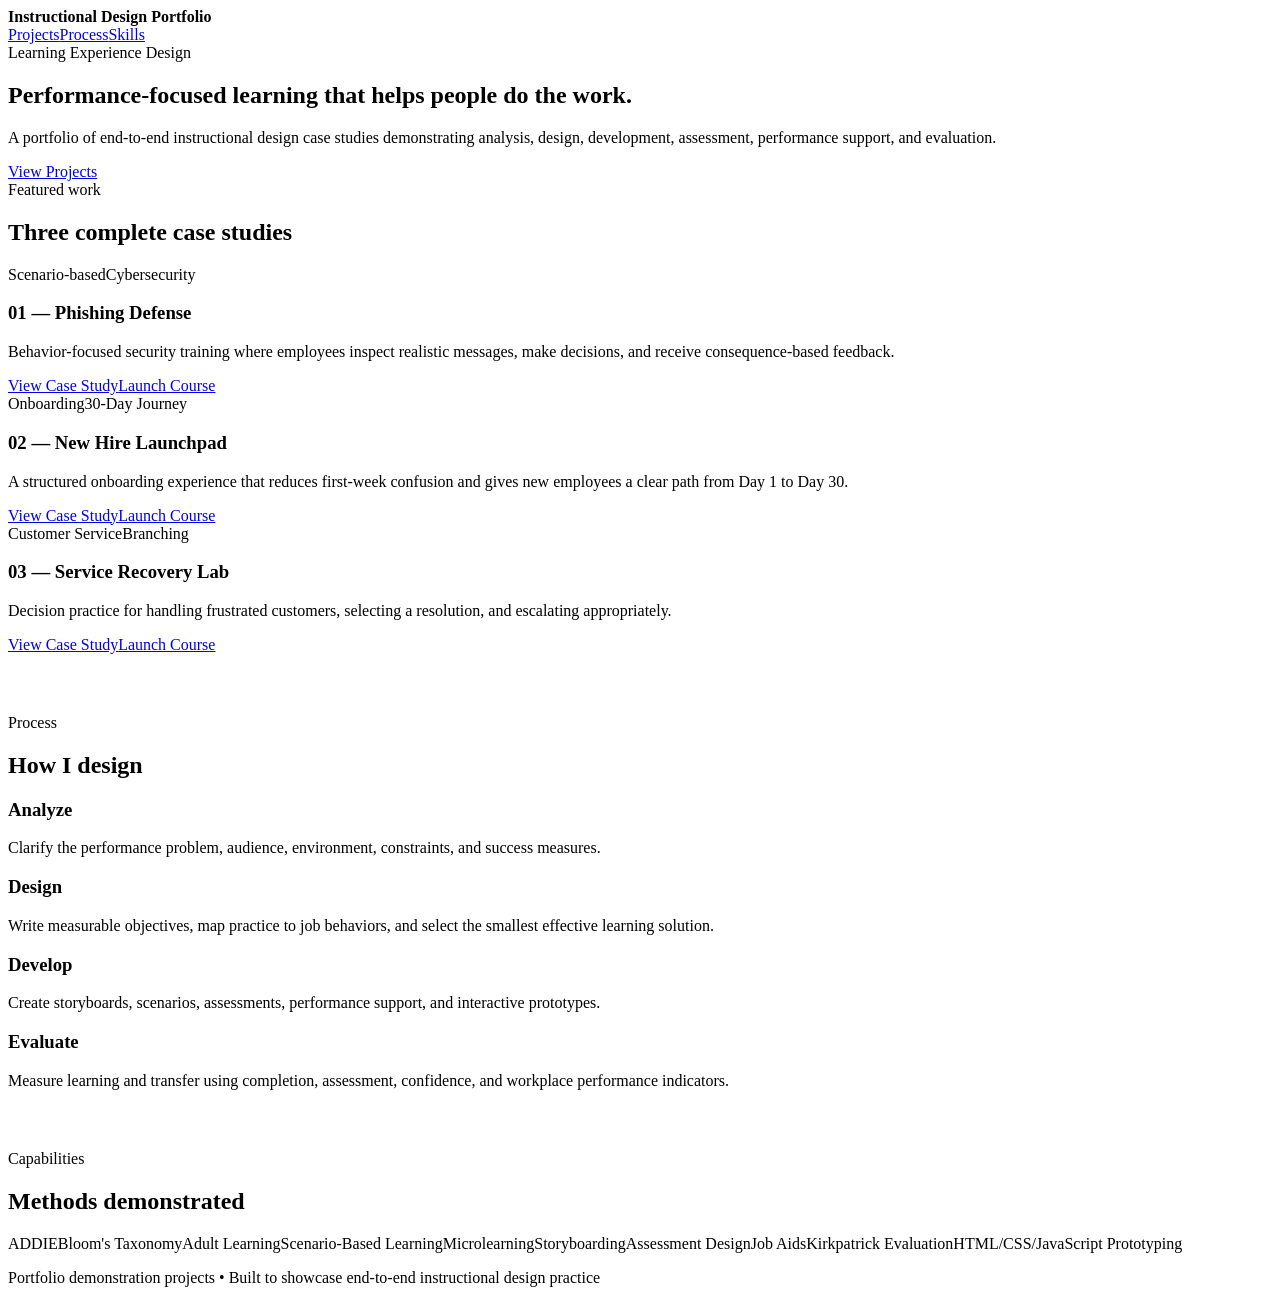
==== index.html @ 7420ada7 "Add files via upload" ====
<!doctype html><html><head><meta charset="utf-8"><meta name="viewport" content="width=device-width,initial-scale=1">
<title>Instructional Design Portfolio</title><link rel="stylesheet" href="assets/style.css"></head>
<body>
<header><nav><strong>Instructional Design Portfolio</strong><div class="links"><a href="#projects">Projects</a><a href="#process">Process</a><a href="#skills">Skills</a></div></nav></header>
<main class="wrap">
<section class="hero">
<div class="eyebrow">Learning Experience Design</div>
<h1>Performance-focused learning that helps people do the work.</h1>
<p class="lead">A portfolio of end-to-end instructional design case studies demonstrating analysis, design, development, assessment, performance support, and evaluation.</p>
<a class="btn" href="#projects">View Projects</a>
</section>

<section id="projects"><div class="eyebrow">Featured work</div><h2>Three complete case studies</h2>
<div class="grid">
<div class="card"><span class="tag">Scenario-based</span><span class="tag">Cybersecurity</span>
<h3>01 — Phishing Defense</h3><p>Behavior-focused security training where employees inspect realistic messages, make decisions, and receive consequence-based feedback.</p>
<a class="btn" href="01-cybersecurity/index.html">View Case Study</a><a class="btn secondary" href="01-cybersecurity/course.html">Launch Course</a></div>
<div class="card"><span class="tag">Onboarding</span><span class="tag">30-Day Journey</span>
<h3>02 — New Hire Launchpad</h3><p>A structured onboarding experience that reduces first-week confusion and gives new employees a clear path from Day 1 to Day 30.</p>
<a class="btn" href="02-onboarding/index.html">View Case Study</a><a class="btn secondary" href="02-onboarding/course.html">Launch Course</a></div>
<div class="card"><span class="tag">Customer Service</span><span class="tag">Branching</span>
<h3>03 — Service Recovery Lab</h3><p>Decision practice for handling frustrated customers, selecting a resolution, and escalating appropriately.</p>
<a class="btn" href="03-customer-service/index.html">View Case Study</a><a class="btn secondary" href="03-customer-service/course.html">Launch Course</a></div>
</div></section>

<section id="process" style="margin-top:60px"><div class="eyebrow">Process</div><h2>How I design</h2>
<div class="grid"><div class="card"><h3>Analyze</h3><p>Clarify the performance problem, audience, environment, constraints, and success measures.</p></div>
<div class="card"><h3>Design</h3><p>Write measurable objectives, map practice to job behaviors, and select the smallest effective learning solution.</p></div>
<div class="card"><h3>Develop</h3><p>Create storyboards, scenarios, assessments, performance support, and interactive prototypes.</p></div>
<div class="card"><h3>Evaluate</h3><p>Measure learning and transfer using completion, assessment, confidence, and workplace performance indicators.</p></div></div></section>

<section id="skills" style="margin-top:60px"><div class="eyebrow">Capabilities</div><h2>Methods demonstrated</h2>
<p><span class="tag">ADDIE</span><span class="tag">Bloom's Taxonomy</span><span class="tag">Adult Learning</span><span class="tag">Scenario-Based Learning</span><span class="tag">Microlearning</span><span class="tag">Storyboarding</span><span class="tag">Assessment Design</span><span class="tag">Job Aids</span><span class="tag">Kirkpatrick Evaluation</span><span class="tag">HTML/CSS/JavaScript Prototyping</span></p></section>
</main><footer>Portfolio demonstration projects • Built to showcase end-to-end instructional design practice</footer></body></html>
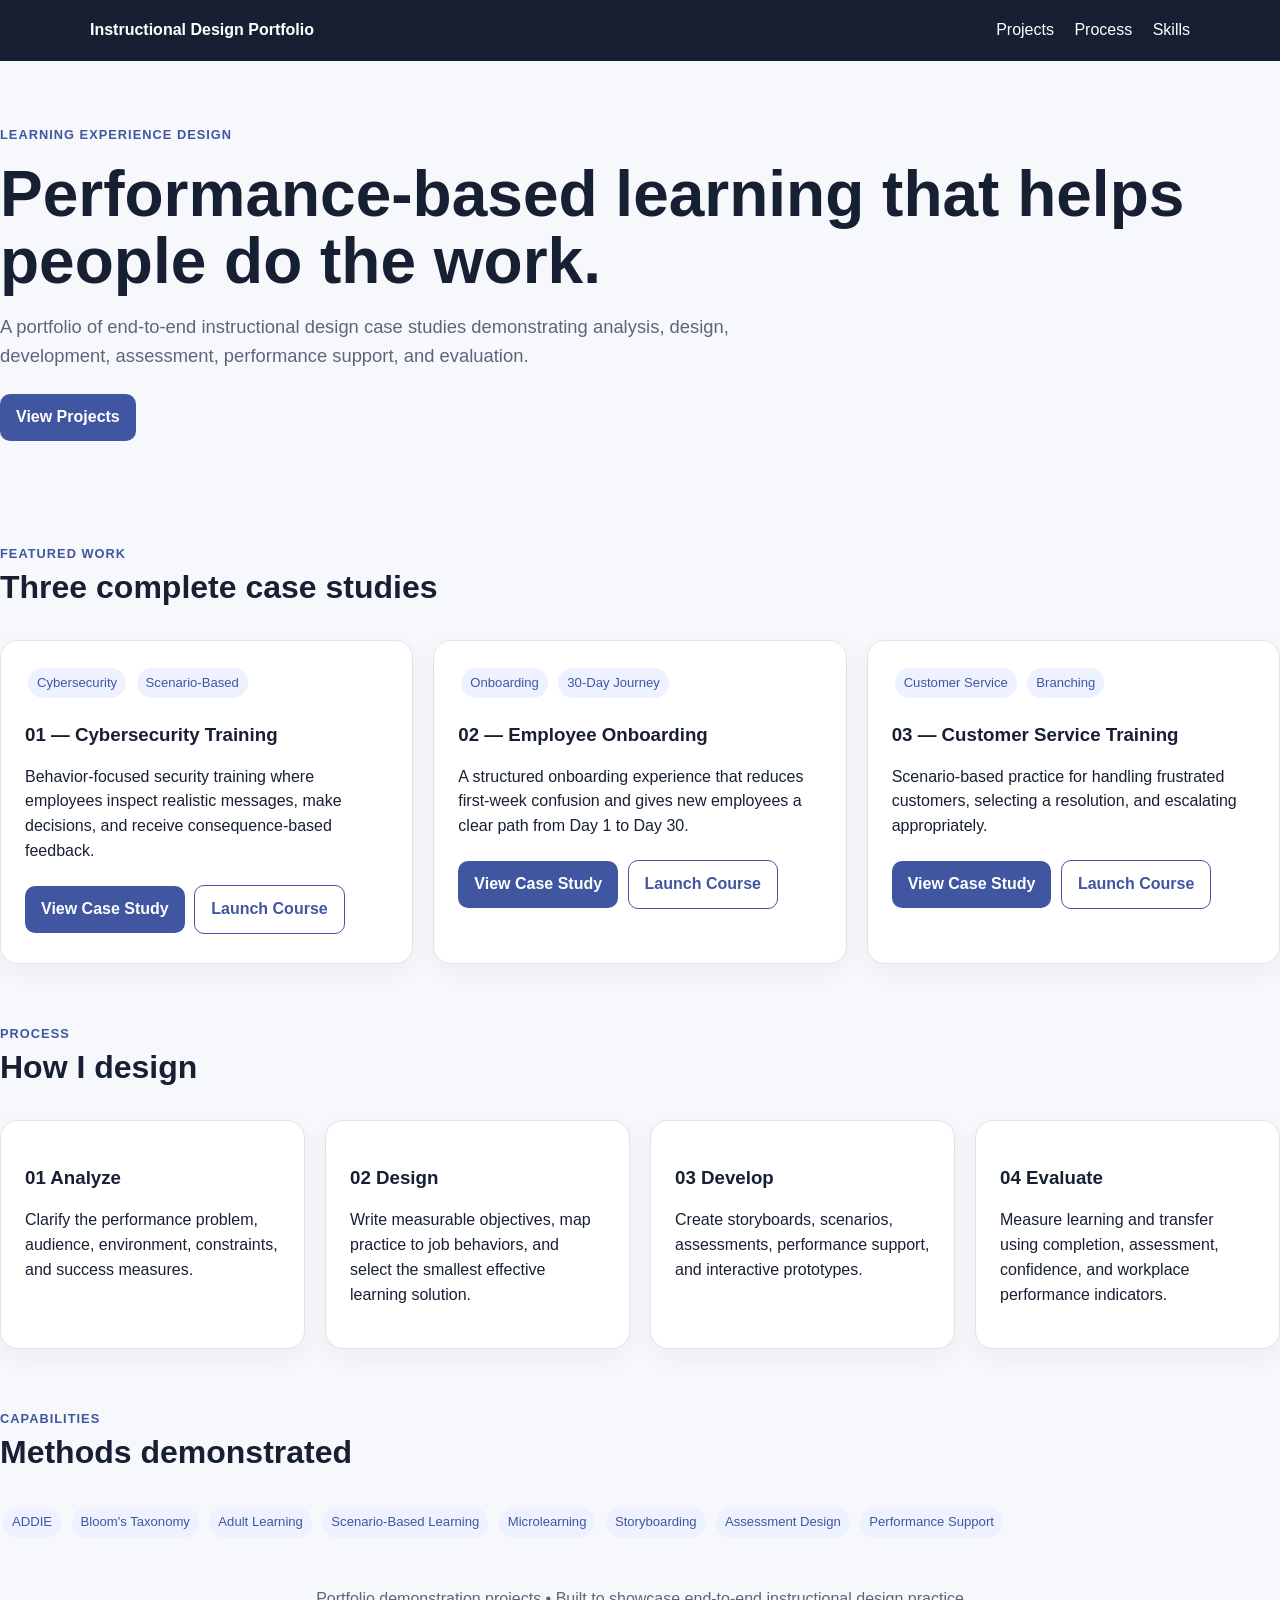
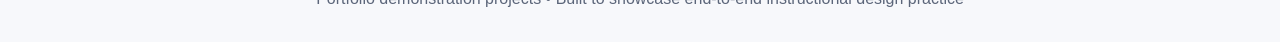
==== commit 06fda507: "Update index.html" ====
--- a/index.html
+++ b/index.html
@@ -1,34 +1,130 @@
-<!doctype html><html><head><meta charset="utf-8"><meta name="viewport" content="width=device-width,initial-scale=1">
-<title>Instructional Design Portfolio</title><link rel="stylesheet" href="assets/style.css"></head>
+<!doctype html>
+<html>
+<head>
+  <meta charset="utf-8">
+  <meta name="viewport" content="width=device-width, initial-scale=1">
+  <title>Instructional Design Portfolio</title>
+  <link rel="stylesheet" href="assets/style.css">
+</head>
+
 <body>
-<header><nav><strong>Instructional Design Portfolio</strong><div class="links"><a href="#projects">Projects</a><a href="#process">Process</a><a href="#skills">Skills</a></div></nav></header>
-<main class="wrap">
+
+<header>
+  <nav>
+    <strong>Instructional Design Portfolio</strong>
+    <div class="links">
+      <a href="#projects">Projects</a>
+      <a href="#process">Process</a>
+      <a href="#skills">Skills</a>
+    </div>
+  </nav>
+</header>
+
+<main>
+
 <section class="hero">
-<div class="eyebrow">Learning Experience Design</div>
-<h1>Performance-focused learning that helps people do the work.</h1>
-<p class="lead">A portfolio of end-to-end instructional design case studies demonstrating analysis, design, development, assessment, performance support, and evaluation.</p>
-<a class="btn" href="#projects">View Projects</a>
+  <div class="eyebrow">Learning Experience Design</div>
+  <h1>Performance-based learning that helps people do the work.</h1>
+  <p class="lead">
+    A portfolio of end-to-end instructional design case studies demonstrating
+    analysis, design, development, assessment, performance support, and evaluation.
+  </p>
+  <a class="btn" href="#projects">View Projects</a>
 </section>
 
-<section id="projects"><div class="eyebrow">Featured work</div><h2>Three complete case studies</h2>
-<div class="grid">
-<div class="card"><span class="tag">Scenario-based</span><span class="tag">Cybersecurity</span>
-<h3>01 — Phishing Defense</h3><p>Behavior-focused security training where employees inspect realistic messages, make decisions, and receive consequence-based feedback.</p>
-<a class="btn" href="01-cybersecurity/index.html">View Case Study</a><a class="btn secondary" href="01-cybersecurity/course.html">Launch Course</a></div>
-<div class="card"><span class="tag">Onboarding</span><span class="tag">30-Day Journey</span>
-<h3>02 — New Hire Launchpad</h3><p>A structured onboarding experience that reduces first-week confusion and gives new employees a clear path from Day 1 to Day 30.</p>
-<a class="btn" href="02-onboarding/index.html">View Case Study</a><a class="btn secondary" href="02-onboarding/course.html">Launch Course</a></div>
-<div class="card"><span class="tag">Customer Service</span><span class="tag">Branching</span>
-<h3>03 — Service Recovery Lab</h3><p>Decision practice for handling frustrated customers, selecting a resolution, and escalating appropriately.</p>
-<a class="btn" href="03-customer-service/index.html">View Case Study</a><a class="btn secondary" href="03-customer-service/course.html">Launch Course</a></div>
-</div></section>
+<section id="projects" style="margin-top:60px">
+  <div class="eyebrow">Featured Work</div>
+  <h2>Three complete case studies</h2>
 
-<section id="process" style="margin-top:60px"><div class="eyebrow">Process</div><h2>How I design</h2>
-<div class="grid"><div class="card"><h3>Analyze</h3><p>Clarify the performance problem, audience, environment, constraints, and success measures.</p></div>
-<div class="card"><h3>Design</h3><p>Write measurable objectives, map practice to job behaviors, and select the smallest effective learning solution.</p></div>
-<div class="card"><h3>Develop</h3><p>Create storyboards, scenarios, assessments, performance support, and interactive prototypes.</p></div>
-<div class="card"><h3>Evaluate</h3><p>Measure learning and transfer using completion, assessment, confidence, and workplace performance indicators.</p></div></div></section>
+  <div class="grid">
 
-<section id="skills" style="margin-top:60px"><div class="eyebrow">Capabilities</div><h2>Methods demonstrated</h2>
-<p><span class="tag">ADDIE</span><span class="tag">Bloom's Taxonomy</span><span class="tag">Adult Learning</span><span class="tag">Scenario-Based Learning</span><span class="tag">Microlearning</span><span class="tag">Storyboarding</span><span class="tag">Assessment Design</span><span class="tag">Job Aids</span><span class="tag">Kirkpatrick Evaluation</span><span class="tag">HTML/CSS/JavaScript Prototyping</span></p></section>
-</main><footer>Portfolio demonstration projects • Built to showcase end-to-end instructional design practice</footer></body></html>+    <div class="card">
+      <span class="tag">Cybersecurity</span>
+      <span class="tag">Scenario-Based</span>
+      <h3>01 — Cybersecurity Training</h3>
+      <p>
+        Behavior-focused security training where employees inspect realistic
+        messages, make decisions, and receive consequence-based feedback.
+      </p>
+      <a class="btn" href="01-cybersecurity/index.html">View Case Study</a>
+      <a class="btn secondary" href="01-cybersecurity/course.html">Launch Course</a>
+    </div>
+
+    <div class="card">
+      <span class="tag">Onboarding</span>
+      <span class="tag">30-Day Journey</span>
+      <h3>02 — Employee Onboarding</h3>
+      <p>
+        A structured onboarding experience that reduces first-week confusion
+        and gives new employees a clear path from Day 1 to Day 30.
+      </p>
+      <a class="btn" href="02-onboarding/index.html">View Case Study</a>
+      <a class="btn secondary" href="02-onboarding/course.html">Launch Course</a>
+    </div>
+
+    <div class="card">
+      <span class="tag">Customer Service</span>
+      <span class="tag">Branching</span>
+      <h3>03 — Customer Service Training</h3>
+      <p>
+        Scenario-based practice for handling frustrated customers, selecting
+        a resolution, and escalating appropriately.
+      </p>
+      <a class="btn" href="03-customer-service/index.html">View Case Study</a>
+      <a class="btn secondary" href="03-customer-service/course.html">Launch Course</a>
+    </div>
+
+  </div>
+</section>
+
+<section id="process" style="margin-top:60px">
+  <div class="eyebrow">Process</div>
+  <h2>How I design</h2>
+
+  <div class="grid">
+    <div class="card">
+      <h3>01 Analyze</h3>
+      <p>Clarify the performance problem, audience, environment, constraints, and success measures.</p>
+    </div>
+
+    <div class="card">
+      <h3>02 Design</h3>
+      <p>Write measurable objectives, map practice to job behaviors, and select the smallest effective learning solution.</p>
+    </div>
+
+    <div class="card">
+      <h3>03 Develop</h3>
+      <p>Create storyboards, scenarios, assessments, performance support, and interactive prototypes.</p>
+    </div>
+
+    <div class="card">
+      <h3>04 Evaluate</h3>
+      <p>Measure learning and transfer using completion, assessment, confidence, and workplace performance indicators.</p>
+    </div>
+  </div>
+</section>
+
+<section id="skills" style="margin-top:60px">
+  <div class="eyebrow">Capabilities</div>
+  <h2>Methods demonstrated</h2>
+
+  <p>
+    <span class="tag">ADDIE</span>
+    <span class="tag">Bloom's Taxonomy</span>
+    <span class="tag">Adult Learning</span>
+    <span class="tag">Scenario-Based Learning</span>
+    <span class="tag">Microlearning</span>
+    <span class="tag">Storyboarding</span>
+    <span class="tag">Assessment Design</span>
+    <span class="tag">Performance Support</span>
+  </p>
+</section>
+
+</main>
+
+<footer>
+  Portfolio demonstration projects • Built to showcase end-to-end instructional design practice
+</footer>
+
+</body>
+</html>
--- a/assets/style.css
+++ b/assets/style.css
@@ -0,0 +1,38 @@
+
+:root{
+  --bg:#f7f8fb; --ink:#172033; --muted:#5c667a; --card:#ffffff;
+  --line:#dfe4ec; --accent:#4056a1; --accent2:#eef1ff; --good:#176b4d;
+}
+*{box-sizing:border-box}
+body{margin:0;font-family:Inter,Arial,sans-serif;background:var(--bg);color:var(--ink);line-height:1.55}
+header{background:#172033;color:white;padding:18px 24px;position:sticky;top:0;z-index:10}
+nav{max-width:1100px;margin:auto;display:flex;align-items:center;justify-content:space-between;gap:16px}
+nav a{color:white;text-decoration:none;margin-left:16px}
+.wrap{max-width:1100px;margin:auto;padding:48px 24px}
+.hero{padding:64px 0 38px}
+.eyebrow{font-weight:700;color:var(--accent);text-transform:uppercase;letter-spacing:.08em;font-size:.8rem}
+h1{font-size:clamp(2.2rem,5vw,4rem);line-height:1.05;margin:.25em 0}
+h2{font-size:2rem;margin-top:0}
+h3{margin-bottom:.35rem}
+.lead{font-size:1.15rem;color:var(--muted);max-width:760px}
+.grid{display:grid;grid-template-columns:repeat(auto-fit,minmax(260px,1fr));gap:20px}
+.card{background:var(--card);border:1px solid var(--line);border-radius:18px;padding:24px;box-shadow:0 8px 24px rgba(23,32,51,.05)}
+.tag{display:inline-block;background:var(--accent2);color:var(--accent);padding:5px 9px;border-radius:999px;margin:3px;font-size:.82rem}
+.btn{display:inline-block;border:0;border-radius:10px;padding:11px 16px;background:var(--accent);color:white;text-decoration:none;cursor:pointer;font-weight:700;margin:5px 5px 5px 0}
+.btn.secondary{background:white;color:var(--accent);border:1px solid var(--accent)}
+.course{max-width:900px;margin:30px auto}
+.progress{height:8px;background:#e5e8ef;border-radius:999px;overflow:hidden;margin:18px 0}
+.progress span{display:block;height:100%;background:var(--accent);width:0}
+.option{display:block;width:100%;text-align:left;background:white;border:1px solid var(--line);border-radius:10px;padding:13px;margin:9px 0;cursor:pointer}
+.option:hover{border-color:var(--accent)}
+.feedback{padding:13px;border-radius:10px;margin-top:12px;display:none}
+.feedback.good{display:block;background:#eaf7f1;color:#15583f}
+.feedback.bad{display:block;background:#fff1f1;color:#8a2d2d}
+.kpi{font-size:2rem;font-weight:800;color:var(--accent)}
+table{width:100%;border-collapse:collapse;background:white}
+th,td{border:1px solid var(--line);padding:10px;text-align:left;vertical-align:top}
+th{background:#f0f3f8}
+footer{padding:30px 24px;text-align:center;color:var(--muted)}
+.hidden{display:none}
+.callout{border-left:4px solid var(--accent);padding:14px 18px;background:#f1f3ff;border-radius:8px;margin:18px 0}
+@media(max-width:700px){nav .links{display:none}.wrap{padding:32px 18px}}
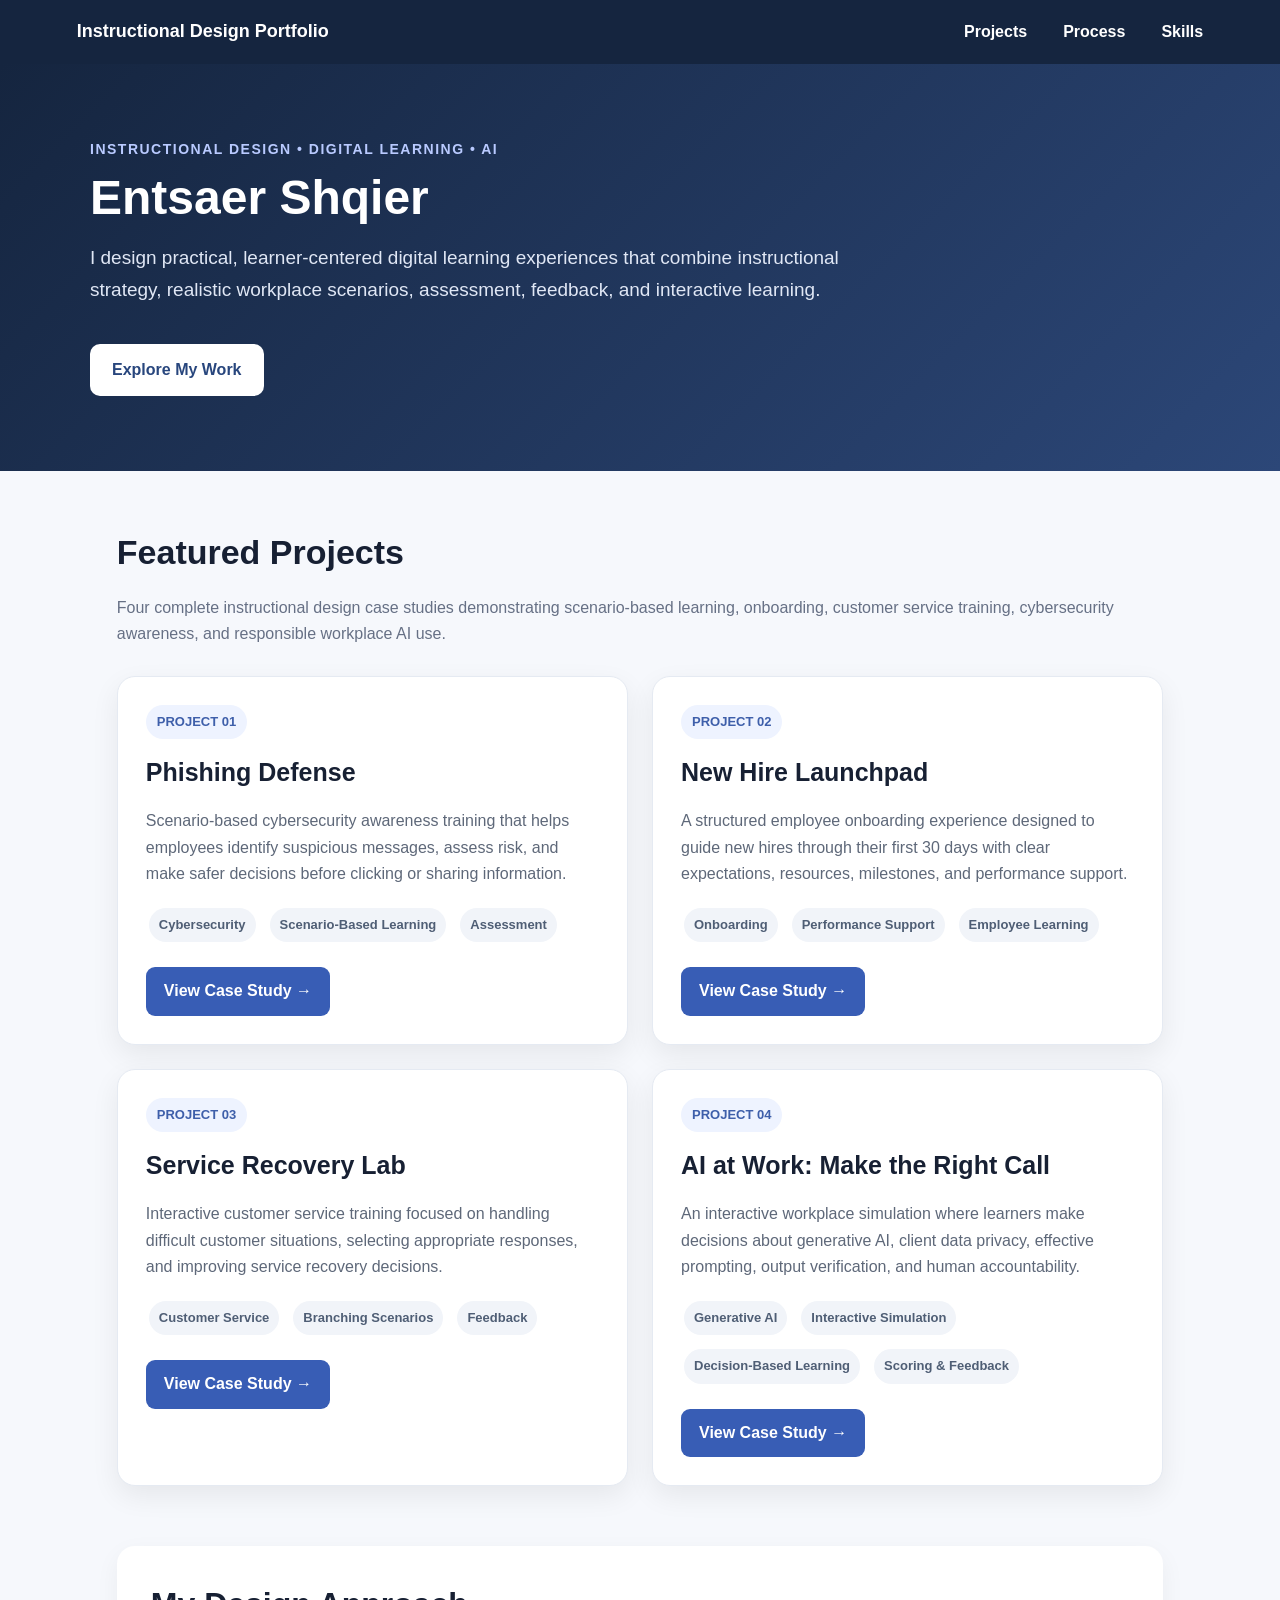
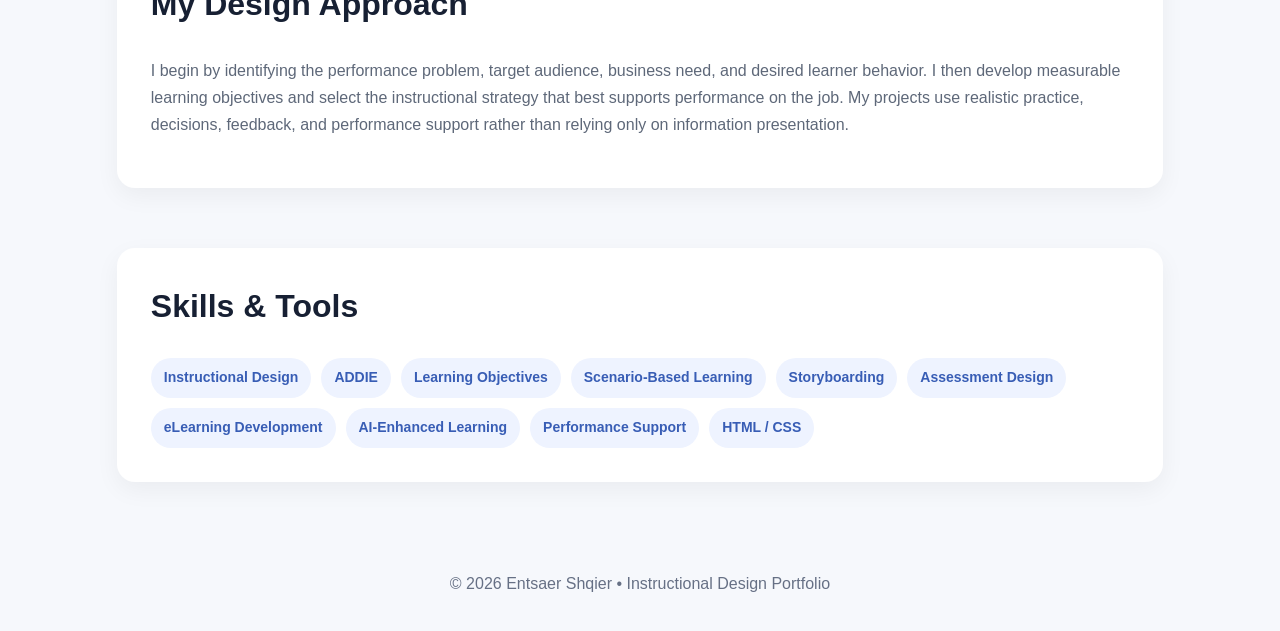
==== commit cf904c26: "Update index.html" ====
--- a/index.html
+++ b/index.html
@@ -1,10 +1,231 @@
-<!doctype html>
-<html>
+<!DOCTYPE html>
+<html lang="en">
 <head>
-  <meta charset="utf-8">
-  <meta name="viewport" content="width=device-width, initial-scale=1">
-  <title>Instructional Design Portfolio</title>
+  <meta charset="UTF-8">
+  <meta name="viewport" content="width=device-width, initial-scale=1.0">
+
+  <title>Entsaer Shqier | Instructional Design Portfolio</title>
+
   <link rel="stylesheet" href="assets/style.css">
+
+  <style>
+    * {
+      box-sizing: border-box;
+    }
+
+    body {
+      margin: 0;
+      font-family: Arial, Helvetica, sans-serif;
+      background: #f6f8fc;
+      color: #172033;
+    }
+
+    header {
+      background: #15253f;
+      color: white;
+      padding: 18px 6%;
+    }
+
+    nav {
+      max-width: 1200px;
+      margin: auto;
+      display: flex;
+      justify-content: space-between;
+      align-items: center;
+      gap: 20px;
+    }
+
+    nav strong {
+      font-size: 18px;
+    }
+
+    nav div {
+      display: flex;
+      gap: 20px;
+    }
+
+    nav a {
+      color: white;
+      text-decoration: none;
+      font-weight: 600;
+    }
+
+    .hero {
+      background: linear-gradient(135deg, #15253f, #2c4778);
+      color: white;
+      padding: 75px 6%;
+    }
+
+    .hero-inner {
+      max-width: 1100px;
+      margin: auto;
+    }
+
+    .eyebrow {
+      font-size: 14px;
+      font-weight: bold;
+      letter-spacing: 1.5px;
+      color: #b9caff;
+    }
+
+    h1 {
+      font-size: 48px;
+      margin: 12px 0;
+    }
+
+    .hero p {
+      max-width: 760px;
+      font-size: 19px;
+      line-height: 1.7;
+      color: #e0e7f5;
+    }
+
+    .hero-button {
+      display: inline-block;
+      margin-top: 18px;
+      background: white;
+      color: #28467d;
+      padding: 14px 22px;
+      border-radius: 10px;
+      text-decoration: none;
+      font-weight: bold;
+    }
+
+    main {
+      max-width: 1200px;
+      margin: auto;
+      padding: 55px 6%;
+    }
+
+    .section-title {
+      margin-bottom: 30px;
+    }
+
+    .section-title h2 {
+      font-size: 34px;
+      margin-bottom: 8px;
+    }
+
+    .section-title p {
+      color: #667085;
+      line-height: 1.6;
+    }
+
+    .projects {
+      display: grid;
+      grid-template-columns: repeat(2, 1fr);
+      gap: 24px;
+    }
+
+    .project-card {
+      background: white;
+      border-radius: 18px;
+      padding: 28px;
+      box-shadow: 0 10px 28px rgba(0,0,0,.07);
+      border: 1px solid #e5eaf2;
+    }
+
+    .project-number {
+      display: inline-block;
+      font-size: 13px;
+      font-weight: bold;
+      color: #3e5faa;
+      background: #eef3ff;
+      padding: 7px 11px;
+      border-radius: 20px;
+      margin-bottom: 14px;
+    }
+
+    .project-card h3 {
+      font-size: 25px;
+      margin: 0 0 10px;
+    }
+
+    .project-card p {
+      color: #5e6879;
+      line-height: 1.65;
+    }
+
+    .tags {
+      display: flex;
+      flex-wrap: wrap;
+      gap: 8px;
+      margin: 18px 0 22px;
+    }
+
+    .tag {
+      background: #f1f4f9;
+      color: #4f5e75;
+      border-radius: 20px;
+      padding: 7px 10px;
+      font-size: 13px;
+      font-weight: 600;
+    }
+
+    .project-link {
+      display: inline-block;
+      color: white;
+      background: #385db5;
+      padding: 12px 18px;
+      border-radius: 9px;
+      text-decoration: none;
+      font-weight: bold;
+    }
+
+    .about {
+      margin-top: 60px;
+      background: white;
+      border-radius: 18px;
+      padding: 34px;
+      box-shadow: 0 8px 24px rgba(0,0,0,.05);
+    }
+
+    .about p {
+      line-height: 1.7;
+      color: #5e6879;
+    }
+
+    .skills {
+      display: flex;
+      flex-wrap: wrap;
+      gap: 10px;
+      margin-top: 20px;
+    }
+
+    .skill {
+      background: #eef3ff;
+      color: #385db5;
+      padding: 9px 13px;
+      border-radius: 20px;
+      font-weight: bold;
+      font-size: 14px;
+    }
+
+    footer {
+      text-align: center;
+      padding: 35px;
+      color: #667085;
+    }
+
+    @media (max-width: 800px) {
+      h1 {
+        font-size: 36px;
+      }
+
+      .projects {
+        grid-template-columns: 1fr;
+      }
+
+      nav {
+        align-items: flex-start;
+        flex-direction: column;
+      }
+
+      nav div {
+        flex-wrap: wrap;
+      }
+    }
+  </style>
 </head>
 
 <body>
@@ -12,7 +233,8 @@
 <header>
   <nav>
     <strong>Instructional Design Portfolio</strong>
-    <div class="links">
+
+    <div>
       <a href="#projects">Projects</a>
       <a href="#process">Process</a>
       <a href="#skills">Skills</a>
@@ -20,110 +242,202 @@
   </nav>
 </header>
 
+
+<section class="hero">
+
+  <div class="hero-inner">
+
+    <div class="eyebrow">
+      INSTRUCTIONAL DESIGN • DIGITAL LEARNING • AI
+    </div>
+
+    <h1>Entsaer Shqier</h1>
+
+    <p>
+      I design practical, learner-centered digital learning experiences
+      that combine instructional strategy, realistic workplace scenarios,
+      assessment, feedback, and interactive learning.
+    </p>
+
+    <a class="hero-button" href="#projects">
+      Explore My Work
+    </a>
+
+  </div>
+
+</section>
+
+
 <main>
 
-<section class="hero">
-  <div class="eyebrow">Learning Experience Design</div>
-  <h1>Performance-based learning that helps people do the work.</h1>
-  <p class="lead">
-    A portfolio of end-to-end instructional design case studies demonstrating
-    analysis, design, development, assessment, performance support, and evaluation.
-  </p>
-  <a class="btn" href="#projects">View Projects</a>
-</section>
-
-<section id="projects" style="margin-top:60px">
-  <div class="eyebrow">Featured Work</div>
-  <h2>Three complete case studies</h2>
-
-  <div class="grid">
-
-    <div class="card">
-      <span class="tag">Cybersecurity</span>
-      <span class="tag">Scenario-Based</span>
-      <h3>01 — Cybersecurity Training</h3>
+  <section id="projects">
+
+    <div class="section-title">
+      <h2>Featured Projects</h2>
+
       <p>
-        Behavior-focused security training where employees inspect realistic
-        messages, make decisions, and receive consequence-based feedback.
+        Four complete instructional design case studies demonstrating
+        scenario-based learning, onboarding, customer service training,
+        cybersecurity awareness, and responsible workplace AI use.
       </p>
-      <a class="btn" href="01-cybersecurity/index.html">View Case Study</a>
-      <a class="btn secondary" href="01-cybersecurity/course.html">Launch Course</a>
     </div>
 
-    <div class="card">
-      <span class="tag">Onboarding</span>
-      <span class="tag">30-Day Journey</span>
-      <h3>02 — Employee Onboarding</h3>
-      <p>
-        A structured onboarding experience that reduces first-week confusion
-        and gives new employees a clear path from Day 1 to Day 30.
-      </p>
-      <a class="btn" href="02-onboarding/index.html">View Case Study</a>
-      <a class="btn secondary" href="02-onboarding/course.html">Launch Course</a>
+
+    <div class="projects">
+
+      <!-- PROJECT 1 -->
+
+      <article class="project-card">
+
+        <span class="project-number">PROJECT 01</span>
+
+        <h3>Phishing Defense</h3>
+
+        <p>
+          Scenario-based cybersecurity awareness training that helps
+          employees identify suspicious messages, assess risk, and make
+          safer decisions before clicking or sharing information.
+        </p>
+
+        <div class="tags">
+          <span class="tag">Cybersecurity</span>
+          <span class="tag">Scenario-Based Learning</span>
+          <span class="tag">Assessment</span>
+        </div>
+
+        <a class="project-link" href="01-cybersecurity/index.html">
+          View Case Study →
+        </a>
+
+      </article>
+
+
+      <!-- PROJECT 2 -->
+
+      <article class="project-card">
+
+        <span class="project-number">PROJECT 02</span>
+
+        <h3>New Hire Launchpad</h3>
+
+        <p>
+          A structured employee onboarding experience designed to guide
+          new hires through their first 30 days with clear expectations,
+          resources, milestones, and performance support.
+        </p>
+
+        <div class="tags">
+          <span class="tag">Onboarding</span>
+          <span class="tag">Performance Support</span>
+          <span class="tag">Employee Learning</span>
+        </div>
+
+        <a class="project-link" href="02-onboarding/index.html">
+          View Case Study →
+        </a>
+
+      </article>
+
+
+      <!-- PROJECT 3 -->
+
+      <article class="project-card">
+
+        <span class="project-number">PROJECT 03</span>
+
+        <h3>Service Recovery Lab</h3>
+
+        <p>
+          Interactive customer service training focused on handling
+          difficult customer situations, selecting appropriate responses,
+          and improving service recovery decisions.
+        </p>
+
+        <div class="tags">
+          <span class="tag">Customer Service</span>
+          <span class="tag">Branching Scenarios</span>
+          <span class="tag">Feedback</span>
+        </div>
+
+        <a class="project-link" href="03-customer-service/index.html">
+          View Case Study →
+        </a>
+
+      </article>
+
+
+      <!-- PROJECT 4 -->
+
+      <article class="project-card">
+
+        <span class="project-number">PROJECT 04</span>
+
+        <h3>AI at Work: Make the Right Call</h3>
+
+        <p>
+          An interactive workplace simulation where learners make
+          decisions about generative AI, client data privacy, effective
+          prompting, output verification, and human accountability.
+        </p>
+
+        <div class="tags">
+          <span class="tag">Generative AI</span>
+          <span class="tag">Interactive Simulation</span>
+          <span class="tag">Decision-Based Learning</span>
+          <span class="tag">Scoring & Feedback</span>
+        </div>
+
+        <a class="project-link" href="04-ai-workplace-simulation/index.html">
+          View Case Study →
+        </a>
+
+      </article>
+
     </div>
 
-    <div class="card">
-      <span class="tag">Customer Service</span>
-      <span class="tag">Branching</span>
-      <h3>03 — Customer Service Training</h3>
-      <p>
-        Scenario-based practice for handling frustrated customers, selecting
-        a resolution, and escalating appropriately.
-      </p>
-      <a class="btn" href="03-customer-service/index.html">View Case Study</a>
-      <a class="btn secondary" href="03-customer-service/course.html">Launch Course</a>
+  </section>
+
+
+  <section class="about" id="process">
+
+    <h2>My Design Approach</h2>
+
+    <p>
+      I begin by identifying the performance problem, target audience,
+      business need, and desired learner behavior. I then develop measurable
+      learning objectives and select the instructional strategy that best
+      supports performance on the job. My projects use realistic practice,
+      decisions, feedback, and performance support rather than relying only
+      on information presentation.
+    </p>
+
+  </section>
+
+
+  <section class="about" id="skills">
+
+    <h2>Skills & Tools</h2>
+
+    <div class="skills">
+      <span class="skill">Instructional Design</span>
+      <span class="skill">ADDIE</span>
+      <span class="skill">Learning Objectives</span>
+      <span class="skill">Scenario-Based Learning</span>
+      <span class="skill">Storyboarding</span>
+      <span class="skill">Assessment Design</span>
+      <span class="skill">eLearning Development</span>
+      <span class="skill">AI-Enhanced Learning</span>
+      <span class="skill">Performance Support</span>
+      <span class="skill">HTML / CSS</span>
     </div>
 
-  </div>
-</section>
-
-<section id="process" style="margin-top:60px">
-  <div class="eyebrow">Process</div>
-  <h2>How I design</h2>
-
-  <div class="grid">
-    <div class="card">
-      <h3>01 Analyze</h3>
-      <p>Clarify the performance problem, audience, environment, constraints, and success measures.</p>
-    </div>
-
-    <div class="card">
-      <h3>02 Design</h3>
-      <p>Write measurable objectives, map practice to job behaviors, and select the smallest effective learning solution.</p>
-    </div>
-
-    <div class="card">
-      <h3>03 Develop</h3>
-      <p>Create storyboards, scenarios, assessments, performance support, and interactive prototypes.</p>
-    </div>
-
-    <div class="card">
-      <h3>04 Evaluate</h3>
-      <p>Measure learning and transfer using completion, assessment, confidence, and workplace performance indicators.</p>
-    </div>
-  </div>
-</section>
-
-<section id="skills" style="margin-top:60px">
-  <div class="eyebrow">Capabilities</div>
-  <h2>Methods demonstrated</h2>
-
-  <p>
-    <span class="tag">ADDIE</span>
-    <span class="tag">Bloom's Taxonomy</span>
-    <span class="tag">Adult Learning</span>
-    <span class="tag">Scenario-Based Learning</span>
-    <span class="tag">Microlearning</span>
-    <span class="tag">Storyboarding</span>
-    <span class="tag">Assessment Design</span>
-    <span class="tag">Performance Support</span>
-  </p>
-</section>
+  </section>
 
 </main>
 
+
 <footer>
-  Portfolio demonstration projects • Built to showcase end-to-end instructional design practice
+  © 2026 Entsaer Shqier • Instructional Design Portfolio
 </footer>
 
 </body>
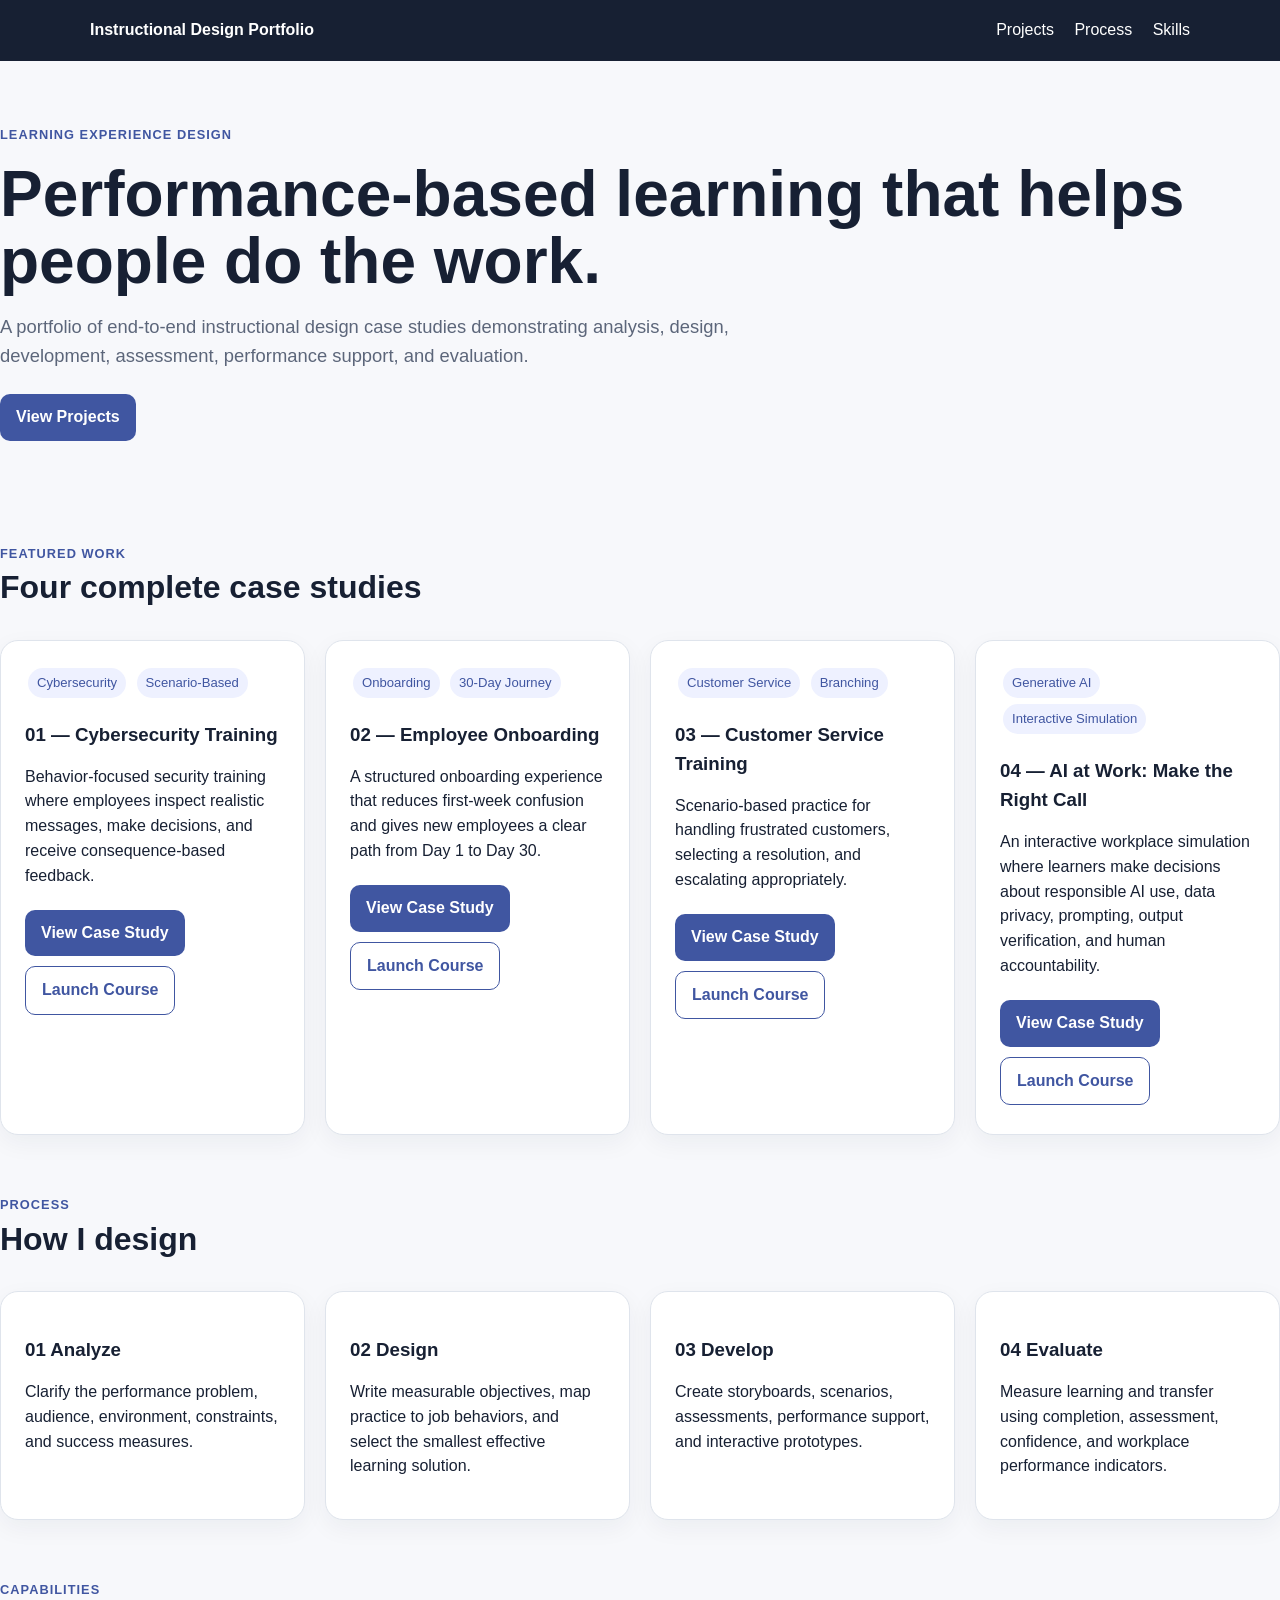
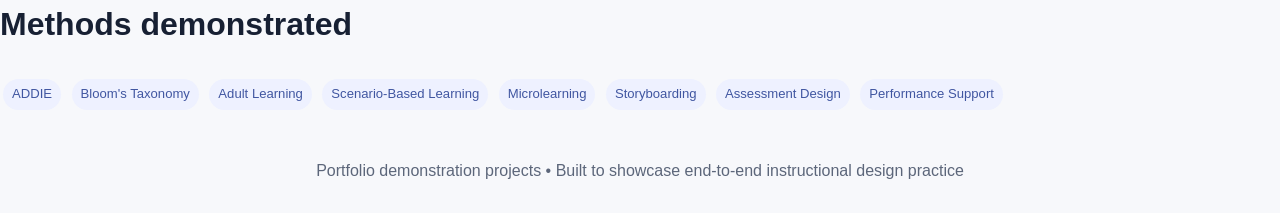
==== commit 180bfae3: "Update index.html" ====
--- a/index.html
+++ b/index.html
@@ -1,231 +1,10 @@
-<!DOCTYPE html>
-<html lang="en">
+<!doctype html>
+<html>
 <head>
-  <meta charset="UTF-8">
-  <meta name="viewport" content="width=device-width, initial-scale=1.0">
-
-  <title>Entsaer Shqier | Instructional Design Portfolio</title>
-
+  <meta charset="utf-8">
+  <meta name="viewport" content="width=device-width, initial-scale=1">
+  <title>Instructional Design Portfolio</title>
   <link rel="stylesheet" href="assets/style.css">
-
-  <style>
-    * {
-      box-sizing: border-box;
-    }
-
-    body {
-      margin: 0;
-      font-family: Arial, Helvetica, sans-serif;
-      background: #f6f8fc;
-      color: #172033;
-    }
-
-    header {
-      background: #15253f;
-      color: white;
-      padding: 18px 6%;
-    }
-
-    nav {
-      max-width: 1200px;
-      margin: auto;
-      display: flex;
-      justify-content: space-between;
-      align-items: center;
-      gap: 20px;
-    }
-
-    nav strong {
-      font-size: 18px;
-    }
-
-    nav div {
-      display: flex;
-      gap: 20px;
-    }
-
-    nav a {
-      color: white;
-      text-decoration: none;
-      font-weight: 600;
-    }
-
-    .hero {
-      background: linear-gradient(135deg, #15253f, #2c4778);
-      color: white;
-      padding: 75px 6%;
-    }
-
-    .hero-inner {
-      max-width: 1100px;
-      margin: auto;
-    }
-
-    .eyebrow {
-      font-size: 14px;
-      font-weight: bold;
-      letter-spacing: 1.5px;
-      color: #b9caff;
-    }
-
-    h1 {
-      font-size: 48px;
-      margin: 12px 0;
-    }
-
-    .hero p {
-      max-width: 760px;
-      font-size: 19px;
-      line-height: 1.7;
-      color: #e0e7f5;
-    }
-
-    .hero-button {
-      display: inline-block;
-      margin-top: 18px;
-      background: white;
-      color: #28467d;
-      padding: 14px 22px;
-      border-radius: 10px;
-      text-decoration: none;
-      font-weight: bold;
-    }
-
-    main {
-      max-width: 1200px;
-      margin: auto;
-      padding: 55px 6%;
-    }
-
-    .section-title {
-      margin-bottom: 30px;
-    }
-
-    .section-title h2 {
-      font-size: 34px;
-      margin-bottom: 8px;
-    }
-
-    .section-title p {
-      color: #667085;
-      line-height: 1.6;
-    }
-
-    .projects {
-      display: grid;
-      grid-template-columns: repeat(2, 1fr);
-      gap: 24px;
-    }
-
-    .project-card {
-      background: white;
-      border-radius: 18px;
-      padding: 28px;
-      box-shadow: 0 10px 28px rgba(0,0,0,.07);
-      border: 1px solid #e5eaf2;
-    }
-
-    .project-number {
-      display: inline-block;
-      font-size: 13px;
-      font-weight: bold;
-      color: #3e5faa;
-      background: #eef3ff;
-      padding: 7px 11px;
-      border-radius: 20px;
-      margin-bottom: 14px;
-    }
-
-    .project-card h3 {
-      font-size: 25px;
-      margin: 0 0 10px;
-    }
-
-    .project-card p {
-      color: #5e6879;
-      line-height: 1.65;
-    }
-
-    .tags {
-      display: flex;
-      flex-wrap: wrap;
-      gap: 8px;
-      margin: 18px 0 22px;
-    }
-
-    .tag {
-      background: #f1f4f9;
-      color: #4f5e75;
-      border-radius: 20px;
-      padding: 7px 10px;
-      font-size: 13px;
-      font-weight: 600;
-    }
-
-    .project-link {
-      display: inline-block;
-      color: white;
-      background: #385db5;
-      padding: 12px 18px;
-      border-radius: 9px;
-      text-decoration: none;
-      font-weight: bold;
-    }
-
-    .about {
-      margin-top: 60px;
-      background: white;
-      border-radius: 18px;
-      padding: 34px;
-      box-shadow: 0 8px 24px rgba(0,0,0,.05);
-    }
-
-    .about p {
-      line-height: 1.7;
-      color: #5e6879;
-    }
-
-    .skills {
-      display: flex;
-      flex-wrap: wrap;
-      gap: 10px;
-      margin-top: 20px;
-    }
-
-    .skill {
-      background: #eef3ff;
-      color: #385db5;
-      padding: 9px 13px;
-      border-radius: 20px;
-      font-weight: bold;
-      font-size: 14px;
-    }
-
-    footer {
-      text-align: center;
-      padding: 35px;
-      color: #667085;
-    }
-
-    @media (max-width: 800px) {
-      h1 {
-        font-size: 36px;
-      }
-
-      .projects {
-        grid-template-columns: 1fr;
-      }
-
-      nav {
-        align-items: flex-start;
-        flex-direction: column;
-      }
-
-      nav div {
-        flex-wrap: wrap;
-      }
-    }
-  </style>
 </head>
 
 <body>
@@ -233,8 +12,7 @@
 <header>
   <nav>
     <strong>Instructional Design Portfolio</strong>
-
-    <div>
+    <div class="links">
       <a href="#projects">Projects</a>
       <a href="#process">Process</a>
       <a href="#skills">Skills</a>
@@ -242,202 +20,123 @@
   </nav>
 </header>
 
+<main>
 
 <section class="hero">
+  <div class="eyebrow">Learning Experience Design</div>
+  <h1>Performance-based learning that helps people do the work.</h1>
+  <p class="lead">
+    A portfolio of end-to-end instructional design case studies demonstrating
+    analysis, design, development, assessment, performance support, and evaluation.
+  </p>
+  <a class="btn" href="#projects">View Projects</a>
+</section>
 
-  <div class="hero-inner">
+<section id="projects" style="margin-top:60px">
+  <div class="eyebrow">Featured Work</div>
+  <h2>Four complete case studies</h2>
 
-    <div class="eyebrow">
-      INSTRUCTIONAL DESIGN • DIGITAL LEARNING • AI
+  <div class="grid">
+
+    <div class="card">
+      <span class="tag">Cybersecurity</span>
+      <span class="tag">Scenario-Based</span>
+      <h3>01 — Cybersecurity Training</h3>
+      <p>
+        Behavior-focused security training where employees inspect realistic
+        messages, make decisions, and receive consequence-based feedback.
+      </p>
+      <a class="btn" href="01-cybersecurity/index.html">View Case Study</a>
+      <a class="btn secondary" href="01-cybersecurity/course.html">Launch Course</a>
     </div>
 
-    <h1>Entsaer Shqier</h1>
+    <div class="card">
+      <span class="tag">Onboarding</span>
+      <span class="tag">30-Day Journey</span>
+      <h3>02 — Employee Onboarding</h3>
+      <p>
+        A structured onboarding experience that reduces first-week confusion
+        and gives new employees a clear path from Day 1 to Day 30.
+      </p>
+      <a class="btn" href="02-onboarding/index.html">View Case Study</a>
+      <a class="btn secondary" href="02-onboarding/course.html">Launch Course</a>
+    </div>
 
-    <p>
-      I design practical, learner-centered digital learning experiences
-      that combine instructional strategy, realistic workplace scenarios,
-      assessment, feedback, and interactive learning.
-    </p>
+    <div class="card">
+      <span class="tag">Customer Service</span>
+      <span class="tag">Branching</span>
+      <h3>03 — Customer Service Training</h3>
+      <p>
+        Scenario-based practice for handling frustrated customers, selecting
+        a resolution, and escalating appropriately.
+      </p>
+      <a class="btn" href="03-customer-service/index.html">View Case Study</a>
+      <a class="btn secondary" href="03-customer-service/course.html">Launch Course</a>
+    </div>
 
-    <a class="hero-button" href="#projects">
-      Explore My Work
-    </a>
+    <div class="card">
+      <span class="tag">Generative AI</span>
+      <span class="tag">Interactive Simulation</span>
+      <h3>04 — AI at Work: Make the Right Call</h3>
+      <p>
+        An interactive workplace simulation where learners make decisions
+        about responsible AI use, data privacy, prompting, output verification,
+        and human accountability.
+      </p>
+      <a class="btn" href="04-ai-workplace-simulation/index.html">View Case Study</a>
+      <a class="btn secondary" href="04-ai-workplace-simulation/course.html">Launch Course</a>
+    </div>
 
   </div>
-
 </section>
 
+<section id="process" style="margin-top:60px">
+  <div class="eyebrow">Process</div>
+  <h2>How I design</h2>
 
-<main>
-
-  <section id="projects">
-
-    <div class="section-title">
-      <h2>Featured Projects</h2>
-
-      <p>
-        Four complete instructional design case studies demonstrating
-        scenario-based learning, onboarding, customer service training,
-        cybersecurity awareness, and responsible workplace AI use.
-      </p>
+  <div class="grid">
+    <div class="card">
+      <h3>01 Analyze</h3>
+      <p>Clarify the performance problem, audience, environment, constraints, and success measures.</p>
     </div>
 
-
-    <div class="projects">
-
-      <!-- PROJECT 1 -->
-
-      <article class="project-card">
-
-        <span class="project-number">PROJECT 01</span>
-
-        <h3>Phishing Defense</h3>
-
-        <p>
-          Scenario-based cybersecurity awareness training that helps
-          employees identify suspicious messages, assess risk, and make
-          safer decisions before clicking or sharing information.
-        </p>
-
-        <div class="tags">
-          <span class="tag">Cybersecurity</span>
-          <span class="tag">Scenario-Based Learning</span>
-          <span class="tag">Assessment</span>
-        </div>
-
-        <a class="project-link" href="01-cybersecurity/index.html">
-          View Case Study →
-        </a>
-
-      </article>
-
-
-      <!-- PROJECT 2 -->
-
-      <article class="project-card">
-
-        <span class="project-number">PROJECT 02</span>
-
-        <h3>New Hire Launchpad</h3>
-
-        <p>
-          A structured employee onboarding experience designed to guide
-          new hires through their first 30 days with clear expectations,
-          resources, milestones, and performance support.
-        </p>
-
-        <div class="tags">
-          <span class="tag">Onboarding</span>
-          <span class="tag">Performance Support</span>
-          <span class="tag">Employee Learning</span>
-        </div>
-
-        <a class="project-link" href="02-onboarding/index.html">
-          View Case Study →
-        </a>
-
-      </article>
-
-
-      <!-- PROJECT 3 -->
-
-      <article class="project-card">
-
-        <span class="project-number">PROJECT 03</span>
-
-        <h3>Service Recovery Lab</h3>
-
-        <p>
-          Interactive customer service training focused on handling
-          difficult customer situations, selecting appropriate responses,
-          and improving service recovery decisions.
-        </p>
-
-        <div class="tags">
-          <span class="tag">Customer Service</span>
-          <span class="tag">Branching Scenarios</span>
-          <span class="tag">Feedback</span>
-        </div>
-
-        <a class="project-link" href="03-customer-service/index.html">
-          View Case Study →
-        </a>
-
-      </article>
-
-
-      <!-- PROJECT 4 -->
-
-      <article class="project-card">
-
-        <span class="project-number">PROJECT 04</span>
-
-        <h3>AI at Work: Make the Right Call</h3>
-
-        <p>
-          An interactive workplace simulation where learners make
-          decisions about generative AI, client data privacy, effective
-          prompting, output verification, and human accountability.
-        </p>
-
-        <div class="tags">
-          <span class="tag">Generative AI</span>
-          <span class="tag">Interactive Simulation</span>
-          <span class="tag">Decision-Based Learning</span>
-          <span class="tag">Scoring & Feedback</span>
-        </div>
-
-        <a class="project-link" href="04-ai-workplace-simulation/index.html">
-          View Case Study →
-        </a>
-
-      </article>
-
+    <div class="card">
+      <h3>02 Design</h3>
+      <p>Write measurable objectives, map practice to job behaviors, and select the smallest effective learning solution.</p>
     </div>
 
-  </section>
-
-
-  <section class="about" id="process">
-
-    <h2>My Design Approach</h2>
-
-    <p>
-      I begin by identifying the performance problem, target audience,
-      business need, and desired learner behavior. I then develop measurable
-      learning objectives and select the instructional strategy that best
-      supports performance on the job. My projects use realistic practice,
-      decisions, feedback, and performance support rather than relying only
-      on information presentation.
-    </p>
-
-  </section>
-
-
-  <section class="about" id="skills">
-
-    <h2>Skills & Tools</h2>
-
-    <div class="skills">
-      <span class="skill">Instructional Design</span>
-      <span class="skill">ADDIE</span>
-      <span class="skill">Learning Objectives</span>
-      <span class="skill">Scenario-Based Learning</span>
-      <span class="skill">Storyboarding</span>
-      <span class="skill">Assessment Design</span>
-      <span class="skill">eLearning Development</span>
-      <span class="skill">AI-Enhanced Learning</span>
-      <span class="skill">Performance Support</span>
-      <span class="skill">HTML / CSS</span>
+    <div class="card">
+      <h3>03 Develop</h3>
+      <p>Create storyboards, scenarios, assessments, performance support, and interactive prototypes.</p>
     </div>
 
-  </section>
+    <div class="card">
+      <h3>04 Evaluate</h3>
+      <p>Measure learning and transfer using completion, assessment, confidence, and workplace performance indicators.</p>
+    </div>
+  </div>
+</section>
+
+<section id="skills" style="margin-top:60px">
+  <div class="eyebrow">Capabilities</div>
+  <h2>Methods demonstrated</h2>
+
+  <p>
+    <span class="tag">ADDIE</span>
+    <span class="tag">Bloom's Taxonomy</span>
+    <span class="tag">Adult Learning</span>
+    <span class="tag">Scenario-Based Learning</span>
+    <span class="tag">Microlearning</span>
+    <span class="tag">Storyboarding</span>
+    <span class="tag">Assessment Design</span>
+    <span class="tag">Performance Support</span>
+  </p>
+</section>
 
 </main>
 
-
 <footer>
-  © 2026 Entsaer Shqier • Instructional Design Portfolio
+  Portfolio demonstration projects • Built to showcase end-to-end instructional design practice
 </footer>
 
 </body>
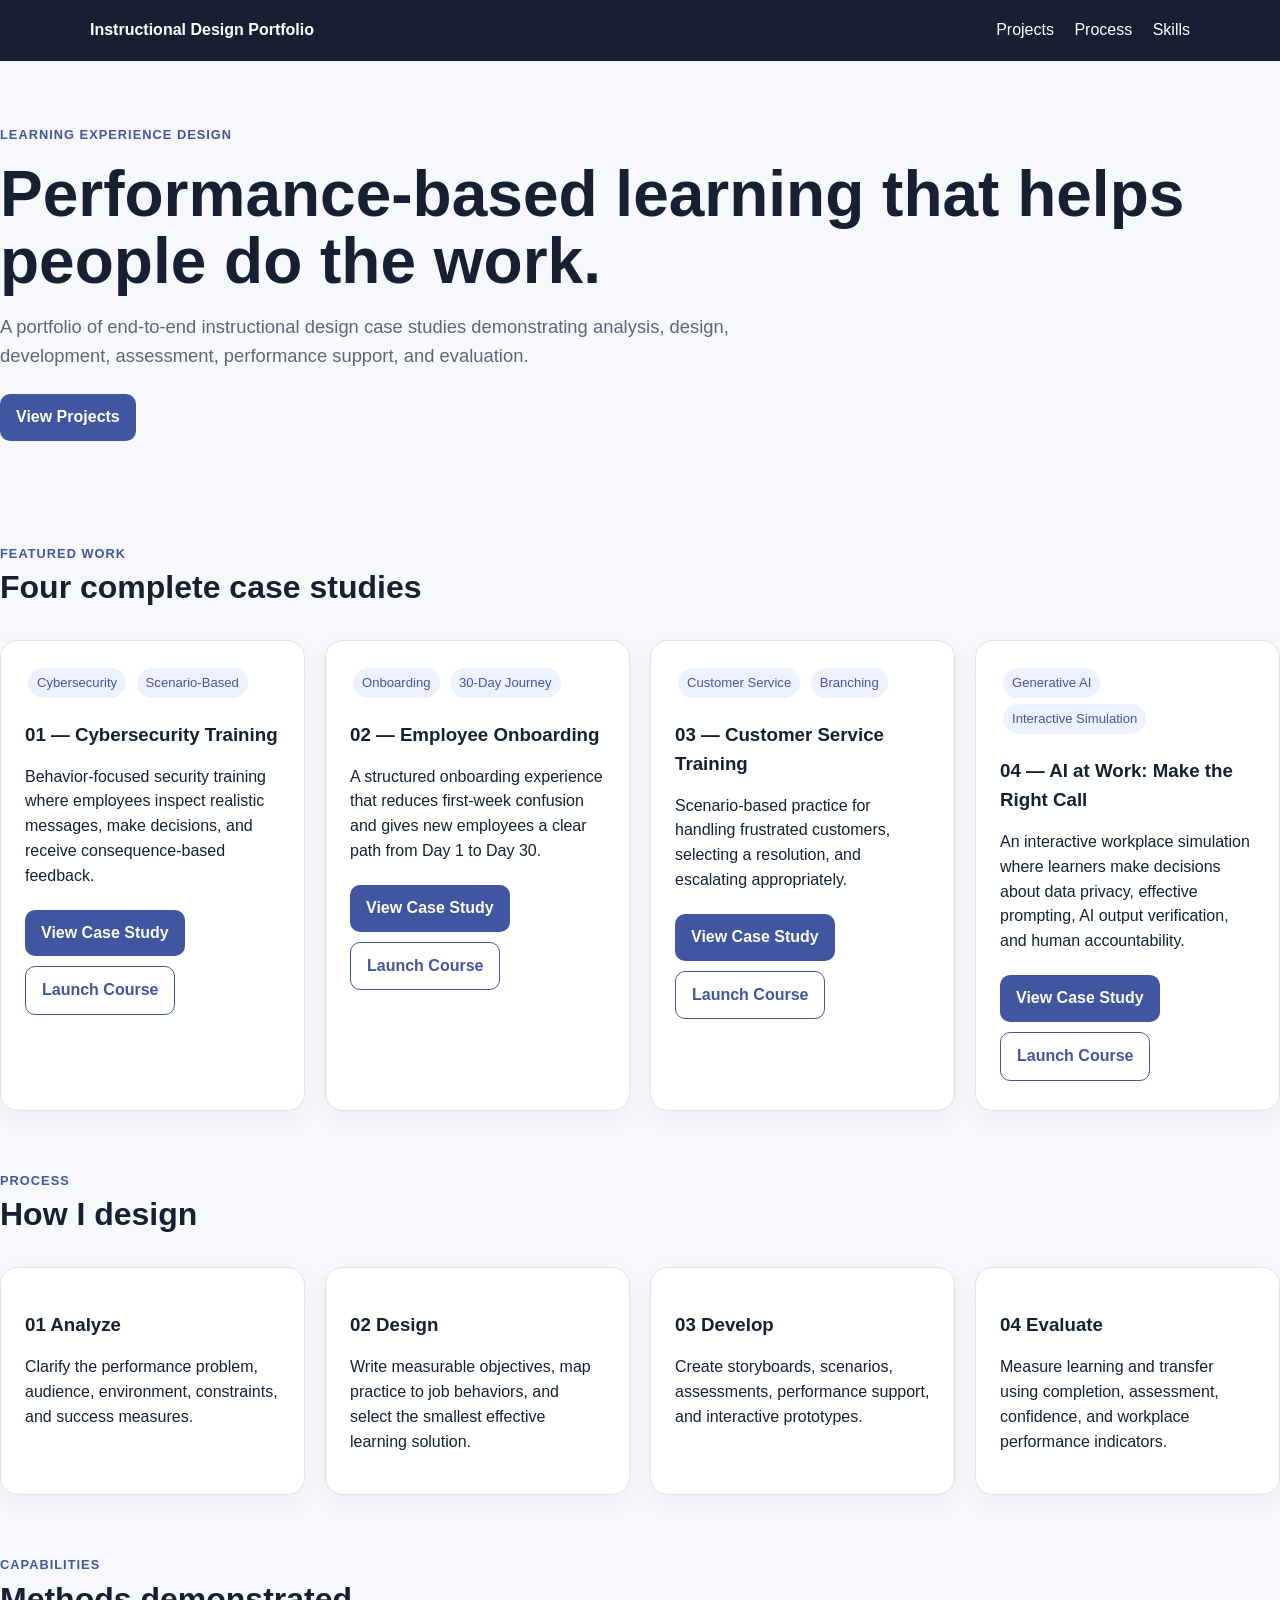
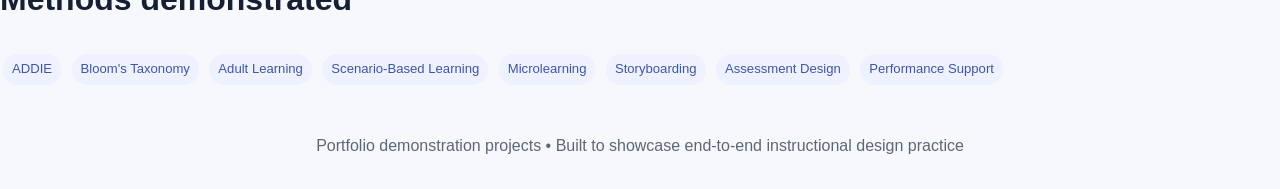
==== commit b103be83: "Update index.html" ====
--- a/index.html
+++ b/index.html
@@ -79,9 +79,8 @@
       <span class="tag">Interactive Simulation</span>
       <h3>04 — AI at Work: Make the Right Call</h3>
       <p>
-        An interactive workplace simulation where learners make decisions
-        about responsible AI use, data privacy, prompting, output verification,
-        and human accountability.
+        An interactive workplace simulation where learners make decisions about
+        data privacy, effective prompting, AI output verification, and human accountability.
       </p>
       <a class="btn" href="04-ai-workplace-simulation/index.html">View Case Study</a>
       <a class="btn secondary" href="04-ai-workplace-simulation/course.html">Launch Course</a>
